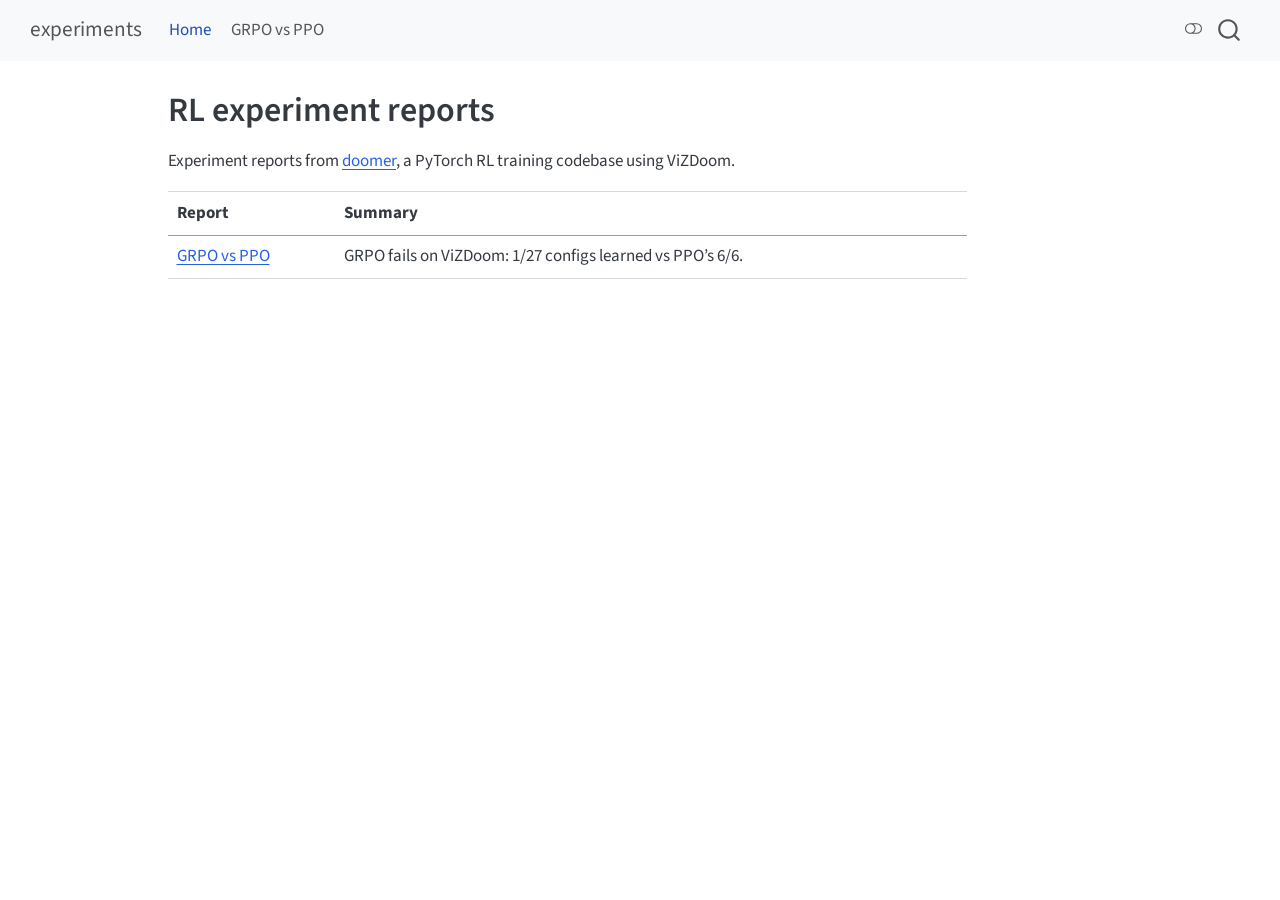
==== index.html @ 0b86e68e "Built site for gh-pages" ====
<!DOCTYPE html>
<html xmlns="http://www.w3.org/1999/xhtml" lang="en" xml:lang="en"><head>

<meta charset="utf-8">
<meta name="generator" content="quarto-1.9.37">

<meta name="viewport" content="width=device-width, initial-scale=1.0, user-scalable=yes">


<title>RL experiment reports – experiments</title>
<style>
/* Default styles provided by pandoc.
** See https://pandoc.org/MANUAL.html#variables-for-html for config info.
*/
code{white-space: pre-wrap;}
span.smallcaps{font-variant: small-caps;}
div.columns{display: flex; gap: min(4vw, 1.5em);}
div.column{flex: auto; overflow-x: auto;}
div.hanging-indent{margin-left: 1.5em; text-indent: -1.5em;}
ul.task-list{list-style: none;}
ul.task-list li input[type="checkbox"] {
  width: 0.8em;
  margin: 0 0.8em 0.2em -1em; /* quarto-specific, see https://github.com/quarto-dev/quarto-cli/issues/4556 */ 
  vertical-align: middle;
}
</style>


<script src="site_libs/quarto-nav/quarto-nav.js"></script>
<script src="site_libs/quarto-nav/headroom.min.js"></script>
<script src="site_libs/clipboard/clipboard.min.js"></script>
<script src="site_libs/quarto-search/autocomplete.umd.js"></script>
<script src="site_libs/quarto-search/fuse.min.js"></script>
<script src="site_libs/quarto-search/quarto-search.js"></script>
<meta name="quarto:offset" content="./">
<script src="site_libs/quarto-html/quarto.js" type="module"></script>
<script src="site_libs/quarto-html/tabsets/tabsets.js" type="module"></script>
<script src="site_libs/quarto-html/popper.min.js"></script>
<script src="site_libs/quarto-html/tippy.umd.min.js"></script>
<script src="site_libs/quarto-html/anchor.min.js"></script>
<link href="site_libs/quarto-html/tippy.css" rel="stylesheet">
<link href="site_libs/quarto-html/quarto-syntax-highlighting-7f8f88aac4f3542376d5c11b86a4c14d.css" rel="stylesheet" class="quarto-color-scheme" id="quarto-text-highlighting-styles">
<link href="site_libs/quarto-html/quarto-syntax-highlighting-dark-d0ae9245876894da5ac7e18953ecc5cc.css" rel="stylesheet" class="quarto-color-scheme quarto-color-alternate" id="quarto-text-highlighting-styles">
<link href="site_libs/quarto-html/quarto-syntax-highlighting-7f8f88aac4f3542376d5c11b86a4c14d.css" rel="stylesheet" class="quarto-color-scheme-extra" id="quarto-text-highlighting-styles">
<script src="site_libs/bootstrap/bootstrap.min.js"></script>
<link href="site_libs/bootstrap/bootstrap-icons.css" rel="stylesheet">
<link href="site_libs/bootstrap/bootstrap-158031087360bce0ff56dc785ce39e06.min.css" rel="stylesheet" append-hash="true" class="quarto-color-scheme" id="quarto-bootstrap" data-mode="light">
<link href="site_libs/bootstrap/bootstrap-dark-f64e2b5a93415a7a4bb2dff4439fc49a.min.css" rel="stylesheet" append-hash="true" class="quarto-color-scheme quarto-color-alternate" id="quarto-bootstrap" data-mode="dark">
<link href="site_libs/bootstrap/bootstrap-158031087360bce0ff56dc785ce39e06.min.css" rel="stylesheet" append-hash="true" class="quarto-color-scheme-extra" id="quarto-bootstrap" data-mode="light">
<script id="quarto-search-options" type="application/json">{
  "location": "navbar",
  "copy-button": false,
  "collapse-after": 3,
  "panel-placement": "end",
  "type": "overlay",
  "limit": 50,
  "keyboard-shortcut": [
    "f",
    "/",
    "s"
  ],
  "show-item-context": false,
  "language": {
    "search-no-results-text": "No results",
    "search-matching-documents-text": "matching documents",
    "search-copy-link-title": "Copy link to search",
    "search-hide-matches-text": "Hide additional matches",
    "search-more-match-text": "more match in this document",
    "search-more-matches-text": "more matches in this document",
    "search-clear-button-title": "Clear",
    "search-text-placeholder": "",
    "search-detached-cancel-button-title": "Cancel",
    "search-submit-button-title": "Submit",
    "search-label": "Search"
  }
}</script>


</head>

<body class="nav-fixed quarto-light"><script id="quarto-html-before-body" type="application/javascript">
    const toggleBodyColorMode = (bsSheetEl) => {
      const mode = bsSheetEl.getAttribute("data-mode");
      const bodyEl = window.document.querySelector("body");
      if (mode === "dark") {
        bodyEl.classList.add("quarto-dark");
        bodyEl.classList.remove("quarto-light");
      } else {
        bodyEl.classList.add("quarto-light");
        bodyEl.classList.remove("quarto-dark");
      }
    }
    const toggleBodyColorPrimary = () => {
      const bsSheetEl = window.document.querySelector("link#quarto-bootstrap:not([rel=disabled-stylesheet])");
      if (bsSheetEl) {
        toggleBodyColorMode(bsSheetEl);
      }
    }
    const setColorSchemeToggle = (alternate) => {
      const toggles = window.document.querySelectorAll('.quarto-color-scheme-toggle');
      for (let i=0; i < toggles.length; i++) {
        const toggle = toggles[i];
        if (toggle) {
          if (alternate) {
            toggle.classList.add("alternate");
          } else {
            toggle.classList.remove("alternate");
          }
        }
      }
    };
    const toggleColorMode = (alternate) => {
      // Switch the stylesheets
      const primaryStylesheets = window.document.querySelectorAll('link.quarto-color-scheme:not(.quarto-color-alternate)');
      const alternateStylesheets = window.document.querySelectorAll('link.quarto-color-scheme.quarto-color-alternate');
      manageTransitions('#quarto-margin-sidebar .nav-link', false);
      if (alternate) {
        // note: dark is layered on light, we don't disable primary!
        enableStylesheet(alternateStylesheets);
        for (const sheetNode of alternateStylesheets) {
          if (sheetNode.id === "quarto-bootstrap") {
            toggleBodyColorMode(sheetNode);
          }
        }
      } else {
        disableStylesheet(alternateStylesheets);
        enableStylesheet(primaryStylesheets)
        toggleBodyColorPrimary();
      }
      manageTransitions('#quarto-margin-sidebar .nav-link', true);
      // Switch the toggles
      setColorSchemeToggle(alternate)
      // Hack to workaround the fact that safari doesn't
      // properly recolor the scrollbar when toggling (#1455)
      if (navigator.userAgent.indexOf('Safari') > 0 && navigator.userAgent.indexOf('Chrome') == -1) {
        manageTransitions("body", false);
        window.scrollTo(0, 1);
        setTimeout(() => {
          window.scrollTo(0, 0);
          manageTransitions("body", true);
        }, 40);
      }
    }
    const disableStylesheet = (stylesheets) => {
      for (let i=0; i < stylesheets.length; i++) {
        const stylesheet = stylesheets[i];
        stylesheet.rel = 'disabled-stylesheet';
      }
    }
    const enableStylesheet = (stylesheets) => {
      for (let i=0; i < stylesheets.length; i++) {
        const stylesheet = stylesheets[i];
        if(stylesheet.rel !== 'stylesheet') { // for Chrome, which will still FOUC without this check
          stylesheet.rel = 'stylesheet';
        }
      }
    }
    const manageTransitions = (selector, allowTransitions) => {
      const els = window.document.querySelectorAll(selector);
      for (let i=0; i < els.length; i++) {
        const el = els[i];
        if (allowTransitions) {
          el.classList.remove('notransition');
        } else {
          el.classList.add('notransition');
        }
      }
    }
    const isFileUrl = () => {
      return window.location.protocol === 'file:';
    }
    const hasAlternateSentinel = () => {
      let styleSentinel = getColorSchemeSentinel();
      if (styleSentinel !== null) {
        return styleSentinel === "alternate";
      } else {
        return false;
      }
    }
    const setStyleSentinel = (alternate) => {
      const value = alternate ? "alternate" : "default";
      if (!isFileUrl()) {
        window.localStorage.setItem("quarto-color-scheme", value);
      } else {
        localAlternateSentinel = value;
      }
    }
    const getColorSchemeSentinel = () => {
      if (!isFileUrl()) {
        const storageValue = window.localStorage.getItem("quarto-color-scheme");
        return storageValue != null ? storageValue : localAlternateSentinel;
      } else {
        return localAlternateSentinel;
      }
    }
    const toggleGiscusIfUsed = (isAlternate, darkModeDefault) => {
      const baseTheme = document.querySelector('#giscus-base-theme')?.value ?? 'light';
      const alternateTheme = document.querySelector('#giscus-alt-theme')?.value ?? 'dark';
      let newTheme = '';
      if(authorPrefersDark) {
        newTheme = isAlternate ? baseTheme : alternateTheme;
      } else {
        newTheme = isAlternate ? alternateTheme : baseTheme;
      }
      const changeGiscusTheme = () => {
        // From: https://github.com/giscus/giscus/issues/336
        const sendMessage = (message) => {
          const iframe = document.querySelector('iframe.giscus-frame');
          if (!iframe) return;
          iframe.contentWindow.postMessage({ giscus: message }, 'https://giscus.app');
        }
        sendMessage({
          setConfig: {
            theme: newTheme
          }
        });
      }
      const isGiscussLoaded = window.document.querySelector('iframe.giscus-frame') !== null;
      if (isGiscussLoaded) {
        changeGiscusTheme();
      }
    };
    const authorPrefersDark = false;
    const darkModeDefault = authorPrefersDark;
      document.querySelector('link#quarto-text-highlighting-styles.quarto-color-scheme-extra').rel = 'disabled-stylesheet';
      document.querySelector('link#quarto-bootstrap.quarto-color-scheme-extra').rel = 'disabled-stylesheet';
    let localAlternateSentinel = darkModeDefault ? 'alternate' : 'default';
    // Dark / light mode switch
    window.quartoToggleColorScheme = () => {
      // Read the current dark / light value
      let toAlternate = !hasAlternateSentinel();
      toggleColorMode(toAlternate);
      setStyleSentinel(toAlternate);
      toggleGiscusIfUsed(toAlternate, darkModeDefault);
      window.dispatchEvent(new Event('resize'));
    };
    // Switch to dark mode if need be
    if (hasAlternateSentinel()) {
      toggleColorMode(true);
    } else {
      toggleColorMode(false);
    }
  </script>

<div id="quarto-search-results"></div>
  <header id="quarto-header" class="headroom fixed-top">
    <nav class="navbar navbar-expand-lg " data-bs-theme="dark">
      <div class="navbar-container container-fluid">
      <div class="navbar-brand-container mx-auto">
    <a class="navbar-brand" href="./index.html">
    <span class="navbar-title">experiments</span>
    </a>
  </div>
            <div id="quarto-search" class="" title="Search"></div>
          <button class="navbar-toggler" type="button" data-bs-toggle="collapse" data-bs-target="#navbarCollapse" aria-controls="navbarCollapse" role="menu" aria-expanded="false" aria-label="Toggle navigation" onclick="if (window.quartoToggleHeadroom) { window.quartoToggleHeadroom(); }">
  <span class="navbar-toggler-icon"></span>
</button>
          <div class="collapse navbar-collapse" id="navbarCollapse">
            <ul class="navbar-nav navbar-nav-scroll me-auto">
  <li class="nav-item">
    <a class="nav-link active" href="./index.html" aria-current="page"> 
<span class="menu-text">Home</span></a>
  </li>  
  <li class="nav-item">
    <a class="nav-link" href="./grpo-vs-ppo.html"> 
<span class="menu-text">GRPO vs PPO</span></a>
  </li>  
</ul>
          </div> <!-- /navcollapse -->
            <div class="quarto-navbar-tools">
  <a href="" class="quarto-color-scheme-toggle quarto-navigation-tool  px-1" onclick="window.quartoToggleColorScheme(); return false;" title="Toggle dark mode"><i class="bi"></i></a>
</div>
      </div> <!-- /container-fluid -->
    </nav>
</header>
<!-- content -->
<div id="quarto-content" class="quarto-container page-columns page-rows-contents page-layout-article page-navbar">
<!-- sidebar -->
<!-- margin-sidebar -->
    <div id="quarto-margin-sidebar" class="sidebar margin-sidebar zindex-bottom">
        
    </div>
<!-- main -->
<main class="content" id="quarto-document-content">


<header id="title-block-header" class="quarto-title-block default">
<div class="quarto-title">
<h1 class="title">RL experiment reports</h1>
</div>



<div class="quarto-title-meta">

    
  
    
  </div>
  


</header>


<p>Experiment reports from <a href="https://github.com/clankur/doomer">doomer</a>, a PyTorch RL training codebase using ViZDoom.</p>
<table class="caption-top table">
<thead>
<tr class="header">
<th>Report</th>
<th>Summary</th>
</tr>
</thead>
<tbody>
<tr class="odd">
<td><a href="./grpo-vs-ppo.html">GRPO vs PPO</a></td>
<td>GRPO fails on ViZDoom: 1/27 configs learned vs PPO’s 6/6.</td>
</tr>
</tbody>
</table>



</main> <!-- /main -->
<script id="quarto-html-after-body" type="application/javascript">
  window.document.addEventListener("DOMContentLoaded", function (event) {
    // Ensure there is a toggle, if there isn't float one in the top right
    if (window.document.querySelector('.quarto-color-scheme-toggle') === null) {
      const a = window.document.createElement('a');
      a.classList.add('top-right');
      a.classList.add('quarto-color-scheme-toggle');
      a.href = "";
      a.onclick = function() { try { window.quartoToggleColorScheme(); } catch {} return false; };
      const i = window.document.createElement("i");
      i.classList.add('bi');
      a.appendChild(i);
      window.document.body.appendChild(a);
    }
    setColorSchemeToggle(hasAlternateSentinel())
    const icon = "";
    const anchorJS = new window.AnchorJS();
    anchorJS.options = {
      placement: 'right',
      icon: icon
    };
    anchorJS.add('.anchored');
    const isCodeAnnotation = (el) => {
      for (const clz of el.classList) {
        if (clz.startsWith('code-annotation-')) {                     
          return true;
        }
      }
      return false;
    }
    const onCopySuccess = function(e) {
      // button target
      const button = e.trigger;
      // don't keep focus
      button.blur();
      // flash "checked"
      button.classList.add('code-copy-button-checked');
      var currentTitle = button.getAttribute("title");
      button.setAttribute("title", "Copied!");
      let tooltip;
      if (window.bootstrap) {
        button.setAttribute("data-bs-toggle", "tooltip");
        button.setAttribute("data-bs-placement", "left");
        button.setAttribute("data-bs-title", "Copied!");
        tooltip = new bootstrap.Tooltip(button, 
          { trigger: "manual", 
            customClass: "code-copy-button-tooltip",
            offset: [0, -8]});
        tooltip.show();    
      }
      setTimeout(function() {
        if (tooltip) {
          tooltip.hide();
          button.removeAttribute("data-bs-title");
          button.removeAttribute("data-bs-toggle");
          button.removeAttribute("data-bs-placement");
        }
        button.setAttribute("title", currentTitle);
        button.classList.remove('code-copy-button-checked');
      }, 1000);
      // clear code selection
      e.clearSelection();
    }
    const getTextToCopy = function(trigger) {
      const outerScaffold = trigger.parentElement.cloneNode(true);
      const codeEl = outerScaffold.querySelector('code');
      for (const childEl of codeEl.children) {
        if (isCodeAnnotation(childEl)) {
          childEl.remove();
        }
      }
      return codeEl.innerText;
    }
    const clipboard = new window.ClipboardJS('.code-copy-button:not([data-in-quarto-modal])', {
      text: getTextToCopy
    });
    clipboard.on('success', onCopySuccess);
    if (window.document.getElementById('quarto-embedded-source-code-modal')) {
      const clipboardModal = new window.ClipboardJS('.code-copy-button[data-in-quarto-modal]', {
        text: getTextToCopy,
        container: window.document.getElementById('quarto-embedded-source-code-modal')
      });
      clipboardModal.on('success', onCopySuccess);
    }
      var localhostRegex = new RegExp(/^(?:http|https):\/\/localhost\:?[0-9]*\//);
      var mailtoRegex = new RegExp(/^mailto:/);
        var filterRegex = new RegExp("https:\/\/clankur\.github\.io\/doomer\/");
      var isInternal = (href) => {
          return filterRegex.test(href) || localhostRegex.test(href) || mailtoRegex.test(href);
      }
      // Inspect non-navigation links and adorn them if external
     var links = window.document.querySelectorAll('a[href]:not(.nav-link):not(.navbar-brand):not(.toc-action):not(.sidebar-link):not(.sidebar-item-toggle):not(.pagination-link):not(.no-external):not([aria-hidden]):not(.dropdown-item):not(.quarto-navigation-tool):not(.about-link)');
      for (var i=0; i<links.length; i++) {
        const link = links[i];
        if (!isInternal(link.href)) {
          // undo the damage that might have been done by quarto-nav.js in the case of
          // links that we want to consider external
          if (link.dataset.originalHref !== undefined) {
            link.href = link.dataset.originalHref;
          }
        }
      }
    function tippyHover(el, contentFn, onTriggerFn, onUntriggerFn) {
      const config = {
        allowHTML: true,
        maxWidth: 500,
        delay: 100,
        arrow: false,
        appendTo: function(el) {
            return el.parentElement;
        },
        interactive: true,
        interactiveBorder: 10,
        theme: 'quarto',
        placement: 'bottom-start',
      };
      if (contentFn) {
        config.content = contentFn;
      }
      if (onTriggerFn) {
        config.onTrigger = onTriggerFn;
      }
      if (onUntriggerFn) {
        config.onUntrigger = onUntriggerFn;
      }
      window.tippy(el, config); 
    }
    const noterefs = window.document.querySelectorAll('a[role="doc-noteref"]');
    for (var i=0; i<noterefs.length; i++) {
      const ref = noterefs[i];
      tippyHover(ref, function() {
        // use id or data attribute instead here
        let href = ref.getAttribute('data-footnote-href') || ref.getAttribute('href');
        try { href = new URL(href).hash; } catch {}
        const id = href.replace(/^#\/?/, "");
        const note = window.document.getElementById(id);
        if (note) {
          return note.innerHTML;
        } else {
          return "";
        }
      });
    }
    const xrefs = window.document.querySelectorAll('a.quarto-xref');
    const processXRef = (id, note) => {
      // Strip column container classes
      const stripColumnClz = (el) => {
        el.classList.remove("page-full", "page-columns");
        if (el.children) {
          for (const child of el.children) {
            stripColumnClz(child);
          }
        }
      }
      stripColumnClz(note)
      if (id === null || id.startsWith('sec-')) {
        // Special case sections, only their first couple elements
        const container = document.createElement("div");
        if (note.children && note.children.length > 2) {
          container.appendChild(note.children[0].cloneNode(true));
          for (let i = 1; i < note.children.length; i++) {
            const child = note.children[i];
            if (child.tagName === "P" && child.innerText === "") {
              continue;
            } else {
              container.appendChild(child.cloneNode(true));
              break;
            }
          }
          if (window.Quarto?.typesetMath) {
            window.Quarto.typesetMath(container);
          }
          return container.innerHTML
        } else {
          if (window.Quarto?.typesetMath) {
            window.Quarto.typesetMath(note);
          }
          return note.innerHTML;
        }
      } else {
        // Remove any anchor links if they are present
        const anchorLink = note.querySelector('a.anchorjs-link');
        if (anchorLink) {
          anchorLink.remove();
        }
        if (window.Quarto?.typesetMath) {
          window.Quarto.typesetMath(note);
        }
        if (note.classList.contains("callout")) {
          return note.outerHTML;
        } else {
          return note.innerHTML;
        }
      }
    }
    for (var i=0; i<xrefs.length; i++) {
      const xref = xrefs[i];
      tippyHover(xref, undefined, function(instance) {
        instance.disable();
        let url = xref.getAttribute('href');
        let hash = undefined; 
        if (url.startsWith('#')) {
          hash = url;
        } else {
          try { hash = new URL(url).hash; } catch {}
        }
        if (hash) {
          const id = hash.replace(/^#\/?/, "");
          const note = window.document.getElementById(id);
          if (note !== null) {
            try {
              const html = processXRef(id, note.cloneNode(true));
              instance.setContent(html);
            } finally {
              instance.enable();
              instance.show();
            }
          } else {
            // See if we can fetch this
            fetch(url.split('#')[0])
            .then(res => res.text())
            .then(html => {
              const parser = new DOMParser();
              const htmlDoc = parser.parseFromString(html, "text/html");
              const note = htmlDoc.getElementById(id);
              if (note !== null) {
                const html = processXRef(id, note);
                instance.setContent(html);
              } 
            }).finally(() => {
              instance.enable();
              instance.show();
            });
          }
        } else {
          // See if we can fetch a full url (with no hash to target)
          // This is a special case and we should probably do some content thinning / targeting
          fetch(url)
          .then(res => res.text())
          .then(html => {
            const parser = new DOMParser();
            const htmlDoc = parser.parseFromString(html, "text/html");
            const note = htmlDoc.querySelector('main.content');
            if (note !== null) {
              // This should only happen for chapter cross references
              // (since there is no id in the URL)
              // remove the first header
              if (note.children.length > 0 && note.children[0].tagName === "HEADER") {
                note.children[0].remove();
              }
              const html = processXRef(null, note);
              instance.setContent(html);
            } 
          }).finally(() => {
            instance.enable();
            instance.show();
          });
        }
      }, function(instance) {
      });
    }
        let selectedAnnoteEl;
        const selectorForAnnotation = ( cell, annotation) => {
          let cellAttr = 'data-code-cell="' + cell + '"';
          let lineAttr = 'data-code-annotation="' +  annotation + '"';
          const selector = 'span[' + cellAttr + '][' + lineAttr + ']';
          return selector;
        }
        const selectCodeLines = (annoteEl) => {
          const doc = window.document;
          const targetCell = annoteEl.getAttribute("data-target-cell");
          const targetAnnotation = annoteEl.getAttribute("data-target-annotation");
          const annoteSpan = window.document.querySelector(selectorForAnnotation(targetCell, targetAnnotation));
          const lines = annoteSpan.getAttribute("data-code-lines").split(",");
          const lineIds = lines.map((line) => {
            return targetCell + "-" + line;
          })
          let top = null;
          let height = null;
          let parent = null;
          if (lineIds.length > 0) {
              //compute the position of the single el (top and bottom and make a div)
              const el = window.document.getElementById(lineIds[0]);
              top = el.offsetTop;
              height = el.offsetHeight;
              parent = el.parentElement.parentElement;
            if (lineIds.length > 1) {
              const lastEl = window.document.getElementById(lineIds[lineIds.length - 1]);
              const bottom = lastEl.offsetTop + lastEl.offsetHeight;
              height = bottom - top;
            }
            if (top !== null && height !== null && parent !== null) {
              // cook up a div (if necessary) and position it 
              let div = window.document.getElementById("code-annotation-line-highlight");
              if (div === null) {
                div = window.document.createElement("div");
                div.setAttribute("id", "code-annotation-line-highlight");
                div.style.position = 'absolute';
                parent.appendChild(div);
              }
              div.style.top = top - 2 + "px";
              div.style.height = height + 4 + "px";
              div.style.left = 0;
              let gutterDiv = window.document.getElementById("code-annotation-line-highlight-gutter");
              if (gutterDiv === null) {
                gutterDiv = window.document.createElement("div");
                gutterDiv.setAttribute("id", "code-annotation-line-highlight-gutter");
                gutterDiv.style.position = 'absolute';
                const codeCell = window.document.getElementById(targetCell);
                const gutter = codeCell.querySelector('.code-annotation-gutter');
                gutter.appendChild(gutterDiv);
              }
              gutterDiv.style.top = top - 2 + "px";
              gutterDiv.style.height = height + 4 + "px";
            }
            selectedAnnoteEl = annoteEl;
          }
        };
        const unselectCodeLines = () => {
          const elementsIds = ["code-annotation-line-highlight", "code-annotation-line-highlight-gutter"];
          elementsIds.forEach((elId) => {
            const div = window.document.getElementById(elId);
            if (div) {
              div.remove();
            }
          });
          selectedAnnoteEl = undefined;
        };
          // Handle positioning of the toggle
      window.addEventListener(
        "resize",
        throttle(() => {
          elRect = undefined;
          if (selectedAnnoteEl) {
            selectCodeLines(selectedAnnoteEl);
          }
        }, 10)
      );
      function throttle(fn, ms) {
      let throttle = false;
      let timer;
        return (...args) => {
          if(!throttle) { // first call gets through
              fn.apply(this, args);
              throttle = true;
          } else { // all the others get throttled
              if(timer) clearTimeout(timer); // cancel #2
              timer = setTimeout(() => {
                fn.apply(this, args);
                timer = throttle = false;
              }, ms);
          }
        };
      }
        // Attach click handler to the DT
        const annoteDls = window.document.querySelectorAll('dt[data-target-cell]');
        for (const annoteDlNode of annoteDls) {
          annoteDlNode.addEventListener('click', (event) => {
            const clickedEl = event.target;
            if (clickedEl !== selectedAnnoteEl) {
              unselectCodeLines();
              const activeEl = window.document.querySelector('dt[data-target-cell].code-annotation-active');
              if (activeEl) {
                activeEl.classList.remove('code-annotation-active');
              }
              selectCodeLines(clickedEl);
              clickedEl.classList.add('code-annotation-active');
            } else {
              // Unselect the line
              unselectCodeLines();
              clickedEl.classList.remove('code-annotation-active');
            }
          });
        }
    const findCites = (el) => {
      const parentEl = el.parentElement;
      if (parentEl) {
        const cites = parentEl.dataset.cites;
        if (cites) {
          return {
            el,
            cites: cites.split(' ')
          };
        } else {
          return findCites(el.parentElement)
        }
      } else {
        return undefined;
      }
    };
    var bibliorefs = window.document.querySelectorAll('a[role="doc-biblioref"]');
    for (var i=0; i<bibliorefs.length; i++) {
      const ref = bibliorefs[i];
      const citeInfo = findCites(ref);
      if (citeInfo) {
        tippyHover(citeInfo.el, function() {
          var popup = window.document.createElement('div');
          citeInfo.cites.forEach(function(cite) {
            var citeDiv = window.document.createElement('div');
            citeDiv.classList.add('hanging-indent');
            citeDiv.classList.add('csl-entry');
            var biblioDiv = window.document.getElementById('ref-' + cite);
            if (biblioDiv) {
              citeDiv.innerHTML = biblioDiv.innerHTML;
            }
            popup.appendChild(citeDiv);
          });
          return popup.innerHTML;
        });
      }
    }
  });
  </script>
</div> <!-- /content -->




</body></html>
---- site_libs/quarto-html/tippy.css ----
.tippy-box[data-animation=fade][data-state=hidden]{opacity:0}[data-tippy-root]{max-width:calc(100vw - 10px)}.tippy-box{position:relative;background-color:#333;color:#fff;border-radius:4px;font-size:14px;line-height:1.4;white-space:normal;outline:0;transition-property:transform,visibility,opacity}.tippy-box[data-placement^=top]>.tippy-arrow{bottom:0}.tippy-box[data-placement^=top]>.tippy-arrow:before{bottom:-7px;left:0;border-width:8px 8px 0;border-top-color:initial;transform-origin:center top}.tippy-box[data-placement^=bottom]>.tippy-arrow{top:0}.tippy-box[data-placement^=bottom]>.tippy-arrow:before{top:-7px;left:0;border-width:0 8px 8px;border-bottom-color:initial;transform-origin:center bottom}.tippy-box[data-placement^=left]>.tippy-arrow{right:0}.tippy-box[data-placement^=left]>.tippy-arrow:before{border-width:8px 0 8px 8px;border-left-color:initial;right:-7px;transform-origin:center left}.tippy-box[data-placement^=right]>.tippy-arrow{left:0}.tippy-box[data-placement^=right]>.tippy-arrow:before{left:-7px;border-width:8px 8px 8px 0;border-right-color:initial;transform-origin:center right}.tippy-box[data-inertia][data-state=visible]{transition-timing-function:cubic-bezier(.54,1.5,.38,1.11)}.tippy-arrow{width:16px;height:16px;color:#333}.tippy-arrow:before{content:"";position:absolute;border-color:transparent;border-style:solid}.tippy-content{position:relative;padding:5px 9px;z-index:1}
---- site_libs/quarto-html/quarto-syntax-highlighting-7f8f88aac4f3542376d5c11b86a4c14d.css ----
/* quarto syntax highlight colors */
:root {
  --quarto-hl-ot-color: #003B4F;
  --quarto-hl-at-color: #657422;
  --quarto-hl-ss-color: #20794D;
  --quarto-hl-an-color: #5E5E5E;
  --quarto-hl-fu-color: #4758AB;
  --quarto-hl-st-color: #20794D;
  --quarto-hl-cf-color: #003B4F;
  --quarto-hl-op-color: #5E5E5E;
  --quarto-hl-er-color: #AD0000;
  --quarto-hl-bn-color: #AD0000;
  --quarto-hl-al-color: #AD0000;
  --quarto-hl-va-color: #111111;
  --quarto-hl-bu-color: inherit;
  --quarto-hl-ex-color: inherit;
  --quarto-hl-pp-color: #AD0000;
  --quarto-hl-in-color: #5E5E5E;
  --quarto-hl-vs-color: #20794D;
  --quarto-hl-wa-color: #5E5E5E;
  --quarto-hl-do-color: #5E5E5E;
  --quarto-hl-im-color: #00769E;
  --quarto-hl-ch-color: #20794D;
  --quarto-hl-dt-color: #AD0000;
  --quarto-hl-fl-color: #AD0000;
  --quarto-hl-co-color: #5E5E5E;
  --quarto-hl-cv-color: #5E5E5E;
  --quarto-hl-cn-color: #8f5902;
  --quarto-hl-sc-color: #5E5E5E;
  --quarto-hl-dv-color: #AD0000;
  --quarto-hl-kw-color: #003B4F;
}

/* other quarto variables */
:root {
  --quarto-font-monospace: SFMono-Regular, Menlo, Monaco, Consolas, "Liberation Mono", "Courier New", monospace;
}

/* syntax highlight based on Pandoc's rules */
pre > code.sourceCode > span {
  color: #003B4F;
}

code.sourceCode > span {
  color: #003B4F;
}

div.sourceCode,
div.sourceCode pre.sourceCode {
  color: #003B4F;
}

/* Normal */
code span {
  color: #003B4F;
}

/* Alert */
code span.al {
  color: #AD0000;
  font-style: inherit;
}

/* Annotation */
code span.an {
  color: #5E5E5E;
  font-style: inherit;
}

/* Attribute */
code span.at {
  color: #657422;
  font-style: inherit;
}

/* BaseN */
code span.bn {
  color: #AD0000;
  font-style: inherit;
}

/* BuiltIn */
code span.bu {
  font-style: inherit;
}

/* ControlFlow */
code span.cf {
  color: #003B4F;
  font-weight: bold;
  font-style: inherit;
}

/* Char */
code span.ch {
  color: #20794D;
  font-style: inherit;
}

/* Constant */
code span.cn {
  color: #8f5902;
  font-style: inherit;
}

/* Comment */
code span.co {
  color: #5E5E5E;
  font-style: inherit;
}

/* CommentVar */
code span.cv {
  color: #5E5E5E;
  font-style: italic;
}

/* Documentation */
code span.do {
  color: #5E5E5E;
  font-style: italic;
}

/* DataType */
code span.dt {
  color: #AD0000;
  font-style: inherit;
}

/* DecVal */
code span.dv {
  color: #AD0000;
  font-style: inherit;
}

/* Error */
code span.er {
  color: #AD0000;
  font-style: inherit;
}

/* Extension */
code span.ex {
  font-style: inherit;
}

/* Float */
code span.fl {
  color: #AD0000;
  font-style: inherit;
}

/* Function */
code span.fu {
  color: #4758AB;
  font-style: inherit;
}

/* Import */
code span.im {
  color: #00769E;
  font-style: inherit;
}

/* Information */
code span.in {
  color: #5E5E5E;
  font-style: inherit;
}

/* Keyword */
code span.kw {
  color: #003B4F;
  font-weight: bold;
  font-style: inherit;
}

/* Operator */
code span.op {
  color: #5E5E5E;
  font-style: inherit;
}

/* Other */
code span.ot {
  color: #003B4F;
  font-style: inherit;
}

/* Preprocessor */
code span.pp {
  color: #AD0000;
  font-style: inherit;
}

/* SpecialChar */
code span.sc {
  color: #5E5E5E;
  font-style: inherit;
}

/* SpecialString */
code span.ss {
  color: #20794D;
  font-style: inherit;
}

/* String */
code span.st {
  color: #20794D;
  font-style: inherit;
}

/* Variable */
code span.va {
  color: #111111;
  font-style: inherit;
}

/* VerbatimString */
code span.vs {
  color: #20794D;
  font-style: inherit;
}

/* Warning */
code span.wa {
  color: #5E5E5E;
  font-style: italic;
}

.prevent-inlining {
  content: "</";
}

/*# sourceMappingURL=789ad8cd35626ba772517505b42a116e.css.map */
---- site_libs/quarto-html/quarto-syntax-highlighting-dark-d0ae9245876894da5ac7e18953ecc5cc.css ----
/* quarto syntax highlight colors */
:root {
  --quarto-hl-al-color: #f07178;
  --quarto-hl-an-color: #d4d0ab;
  --quarto-hl-at-color: #00e0e0;
  --quarto-hl-bn-color: #d4d0ab;
  --quarto-hl-bu-color: #abe338;
  --quarto-hl-ch-color: #abe338;
  --quarto-hl-co-color: #f8f8f2;
  --quarto-hl-cv-color: #ffd700;
  --quarto-hl-cn-color: #ffd700;
  --quarto-hl-cf-color: #ffa07a;
  --quarto-hl-dt-color: #ffa07a;
  --quarto-hl-dv-color: #d4d0ab;
  --quarto-hl-do-color: #f8f8f2;
  --quarto-hl-er-color: #f07178;
  --quarto-hl-ex-color: #00e0e0;
  --quarto-hl-fl-color: #d4d0ab;
  --quarto-hl-fu-color: #ffa07a;
  --quarto-hl-im-color: #abe338;
  --quarto-hl-in-color: #d4d0ab;
  --quarto-hl-kw-color: #ffa07a;
  --quarto-hl-op-color: #ffa07a;
  --quarto-hl-ot-color: #00e0e0;
  --quarto-hl-pp-color: #dcc6e0;
  --quarto-hl-re-color: #00e0e0;
  --quarto-hl-sc-color: #abe338;
  --quarto-hl-ss-color: #abe338;
  --quarto-hl-st-color: #abe338;
  --quarto-hl-va-color: #00e0e0;
  --quarto-hl-vs-color: #abe338;
  --quarto-hl-wa-color: #dcc6e0;
}

/* other quarto variables */
:root {
  --quarto-font-monospace: SFMono-Regular, Menlo, Monaco, Consolas, "Liberation Mono", "Courier New", monospace;
}

/* syntax highlight based on Pandoc's rules */
pre > code.sourceCode > span {
  color: #f8f8f2;
}

code.sourceCode > span {
  color: #f8f8f2;
}

div.sourceCode,
div.sourceCode pre.sourceCode {
  color: #f8f8f2;
}

/* Normal */
code span {
  color: #f8f8f2;
}

/* Alert */
code span.al {
  color: #f07178;
}

/* Annotation */
code span.an {
  color: #d4d0ab;
}

/* Attribute */
code span.at {
  color: #00e0e0;
}

/* BaseN */
code span.bn {
  color: #d4d0ab;
}

/* BuiltIn */
code span.bu {
  color: #abe338;
}

/* ControlFlow */
code span.cf {
  font-weight: bold;
  color: #ffa07a;
}

/* Char */
code span.ch {
  color: #abe338;
}

/* Constant */
code span.cn {
  color: #ffd700;
}

/* Comment */
code span.co {
  font-style: italic;
  color: #f8f8f2;
}

/* CommentVar */
code span.cv {
  color: #ffd700;
}

/* Documentation */
code span.do {
  color: #f8f8f2;
}

/* DataType */
code span.dt {
  color: #ffa07a;
}

/* DecVal */
code span.dv {
  color: #d4d0ab;
}

/* Error */
code span.er {
  color: #f07178;
  text-decoration: underline;
}

/* Extension */
code span.ex {
  font-weight: bold;
  color: #00e0e0;
}

/* Float */
code span.fl {
  color: #d4d0ab;
}

/* Function */
code span.fu {
  color: #ffa07a;
}

/* Import */
code span.im {
  color: #abe338;
}

/* Information */
code span.in {
  color: #d4d0ab;
}

/* Keyword */
code span.kw {
  font-weight: bold;
  color: #ffa07a;
}

/* Operator */
code span.op {
  color: #ffa07a;
}

/* Other */
code span.ot {
  color: #00e0e0;
}

/* Preprocessor */
code span.pp {
  color: #dcc6e0;
}

/* RegionMarker */
code span.re {
  background-color: #f8f8f2;
  color: #00e0e0;
}

/* SpecialChar */
code span.sc {
  color: #abe338;
}

/* SpecialString */
code span.ss {
  color: #abe338;
}

/* String */
code span.st {
  color: #abe338;
}

/* Variable */
code span.va {
  color: #00e0e0;
}

/* VerbatimString */
code span.vs {
  color: #abe338;
}

/* Warning */
code span.wa {
  color: #dcc6e0;
}

.prevent-inlining {
  content: "</";
}

/*# sourceMappingURL=e2dac9153eaf3c552d5043f9565d03d7.css.map */
---- site_libs/quarto-html/quarto-syntax-highlighting-7f8f88aac4f3542376d5c11b86a4c14d.css ----
/* quarto syntax highlight colors */
:root {
  --quarto-hl-ot-color: #003B4F;
  --quarto-hl-at-color: #657422;
  --quarto-hl-ss-color: #20794D;
  --quarto-hl-an-color: #5E5E5E;
  --quarto-hl-fu-color: #4758AB;
  --quarto-hl-st-color: #20794D;
  --quarto-hl-cf-color: #003B4F;
  --quarto-hl-op-color: #5E5E5E;
  --quarto-hl-er-color: #AD0000;
  --quarto-hl-bn-color: #AD0000;
  --quarto-hl-al-color: #AD0000;
  --quarto-hl-va-color: #111111;
  --quarto-hl-bu-color: inherit;
  --quarto-hl-ex-color: inherit;
  --quarto-hl-pp-color: #AD0000;
  --quarto-hl-in-color: #5E5E5E;
  --quarto-hl-vs-color: #20794D;
  --quarto-hl-wa-color: #5E5E5E;
  --quarto-hl-do-color: #5E5E5E;
  --quarto-hl-im-color: #00769E;
  --quarto-hl-ch-color: #20794D;
  --quarto-hl-dt-color: #AD0000;
  --quarto-hl-fl-color: #AD0000;
  --quarto-hl-co-color: #5E5E5E;
  --quarto-hl-cv-color: #5E5E5E;
  --quarto-hl-cn-color: #8f5902;
  --quarto-hl-sc-color: #5E5E5E;
  --quarto-hl-dv-color: #AD0000;
  --quarto-hl-kw-color: #003B4F;
}

/* other quarto variables */
:root {
  --quarto-font-monospace: SFMono-Regular, Menlo, Monaco, Consolas, "Liberation Mono", "Courier New", monospace;
}

/* syntax highlight based on Pandoc's rules */
pre > code.sourceCode > span {
  color: #003B4F;
}

code.sourceCode > span {
  color: #003B4F;
}

div.sourceCode,
div.sourceCode pre.sourceCode {
  color: #003B4F;
}

/* Normal */
code span {
  color: #003B4F;
}

/* Alert */
code span.al {
  color: #AD0000;
  font-style: inherit;
}

/* Annotation */
code span.an {
  color: #5E5E5E;
  font-style: inherit;
}

/* Attribute */
code span.at {
  color: #657422;
  font-style: inherit;
}

/* BaseN */
code span.bn {
  color: #AD0000;
  font-style: inherit;
}

/* BuiltIn */
code span.bu {
  font-style: inherit;
}

/* ControlFlow */
code span.cf {
  color: #003B4F;
  font-weight: bold;
  font-style: inherit;
}

/* Char */
code span.ch {
  color: #20794D;
  font-style: inherit;
}

/* Constant */
code span.cn {
  color: #8f5902;
  font-style: inherit;
}

/* Comment */
code span.co {
  color: #5E5E5E;
  font-style: inherit;
}

/* CommentVar */
code span.cv {
  color: #5E5E5E;
  font-style: italic;
}

/* Documentation */
code span.do {
  color: #5E5E5E;
  font-style: italic;
}

/* DataType */
code span.dt {
  color: #AD0000;
  font-style: inherit;
}

/* DecVal */
code span.dv {
  color: #AD0000;
  font-style: inherit;
}

/* Error */
code span.er {
  color: #AD0000;
  font-style: inherit;
}

/* Extension */
code span.ex {
  font-style: inherit;
}

/* Float */
code span.fl {
  color: #AD0000;
  font-style: inherit;
}

/* Function */
code span.fu {
  color: #4758AB;
  font-style: inherit;
}

/* Import */
code span.im {
  color: #00769E;
  font-style: inherit;
}

/* Information */
code span.in {
  color: #5E5E5E;
  font-style: inherit;
}

/* Keyword */
code span.kw {
  color: #003B4F;
  font-weight: bold;
  font-style: inherit;
}

/* Operator */
code span.op {
  color: #5E5E5E;
  font-style: inherit;
}

/* Other */
code span.ot {
  color: #003B4F;
  font-style: inherit;
}

/* Preprocessor */
code span.pp {
  color: #AD0000;
  font-style: inherit;
}

/* SpecialChar */
code span.sc {
  color: #5E5E5E;
  font-style: inherit;
}

/* SpecialString */
code span.ss {
  color: #20794D;
  font-style: inherit;
}

/* String */
code span.st {
  color: #20794D;
  font-style: inherit;
}

/* Variable */
code span.va {
  color: #111111;
  font-style: inherit;
}

/* VerbatimString */
code span.vs {
  color: #20794D;
  font-style: inherit;
}

/* Warning */
code span.wa {
  color: #5E5E5E;
  font-style: italic;
}

.prevent-inlining {
  content: "</";
}

/*# sourceMappingURL=789ad8cd35626ba772517505b42a116e.css.map */
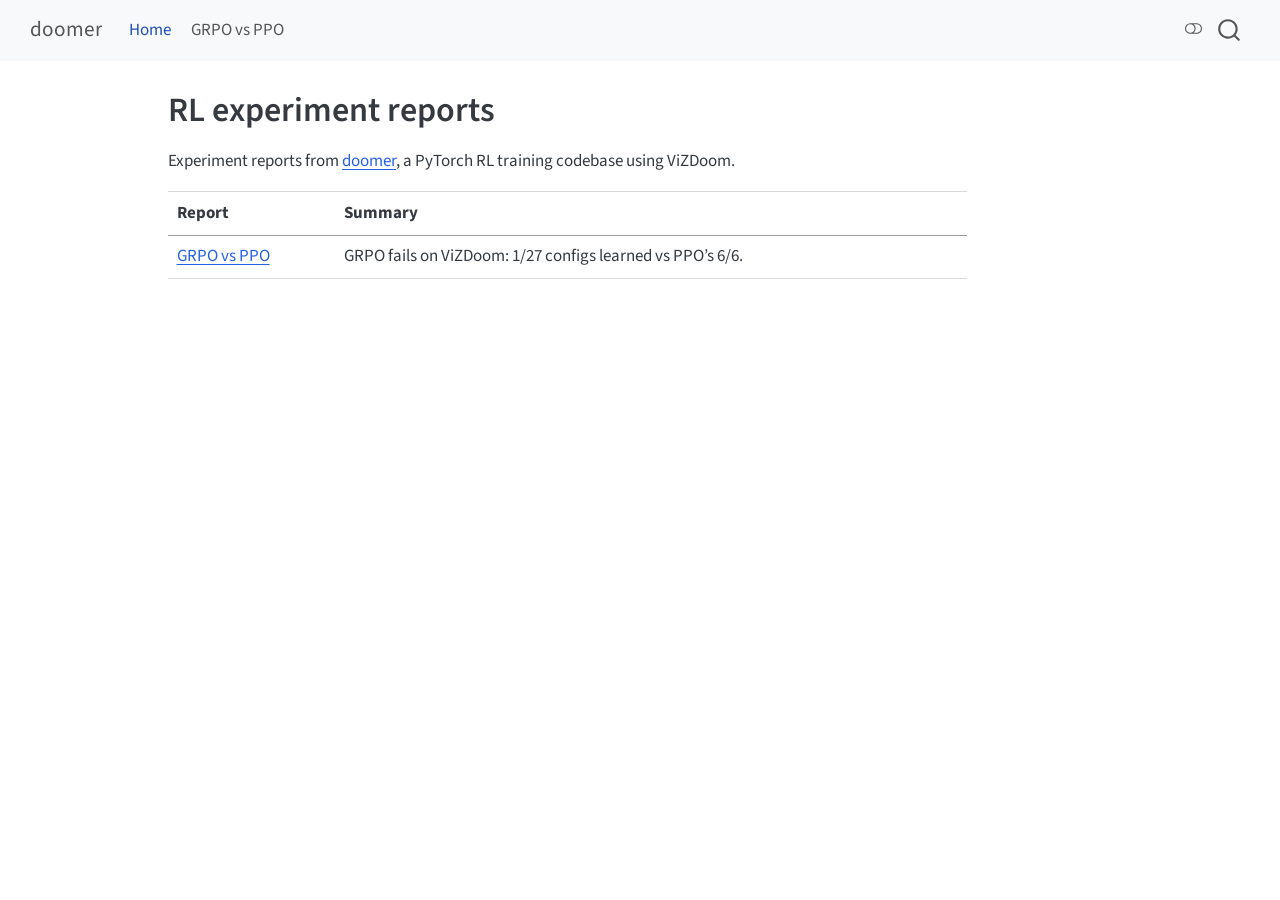
==== commit 6e650d98: "Built site for gh-pages" ====
--- a/index.html
+++ b/index.html
@@ -7,7 +7,7 @@
 <meta name="viewport" content="width=device-width, initial-scale=1.0, user-scalable=yes">
 
 
-<title>RL experiment reports – experiments</title>
+<title>RL experiment reports – doomer</title>
 <style>
 /* Default styles provided by pandoc.
 ** See https://pandoc.org/MANUAL.html#variables-for-html for config info.
@@ -248,7 +248,7 @@
       <div class="navbar-container container-fluid">
       <div class="navbar-brand-container mx-auto">
     <a class="navbar-brand" href="./index.html">
-    <span class="navbar-title">experiments</span>
+    <span class="navbar-title">doomer</span>
     </a>
   </div>
             <div id="quarto-search" class="" title="Search"></div>
